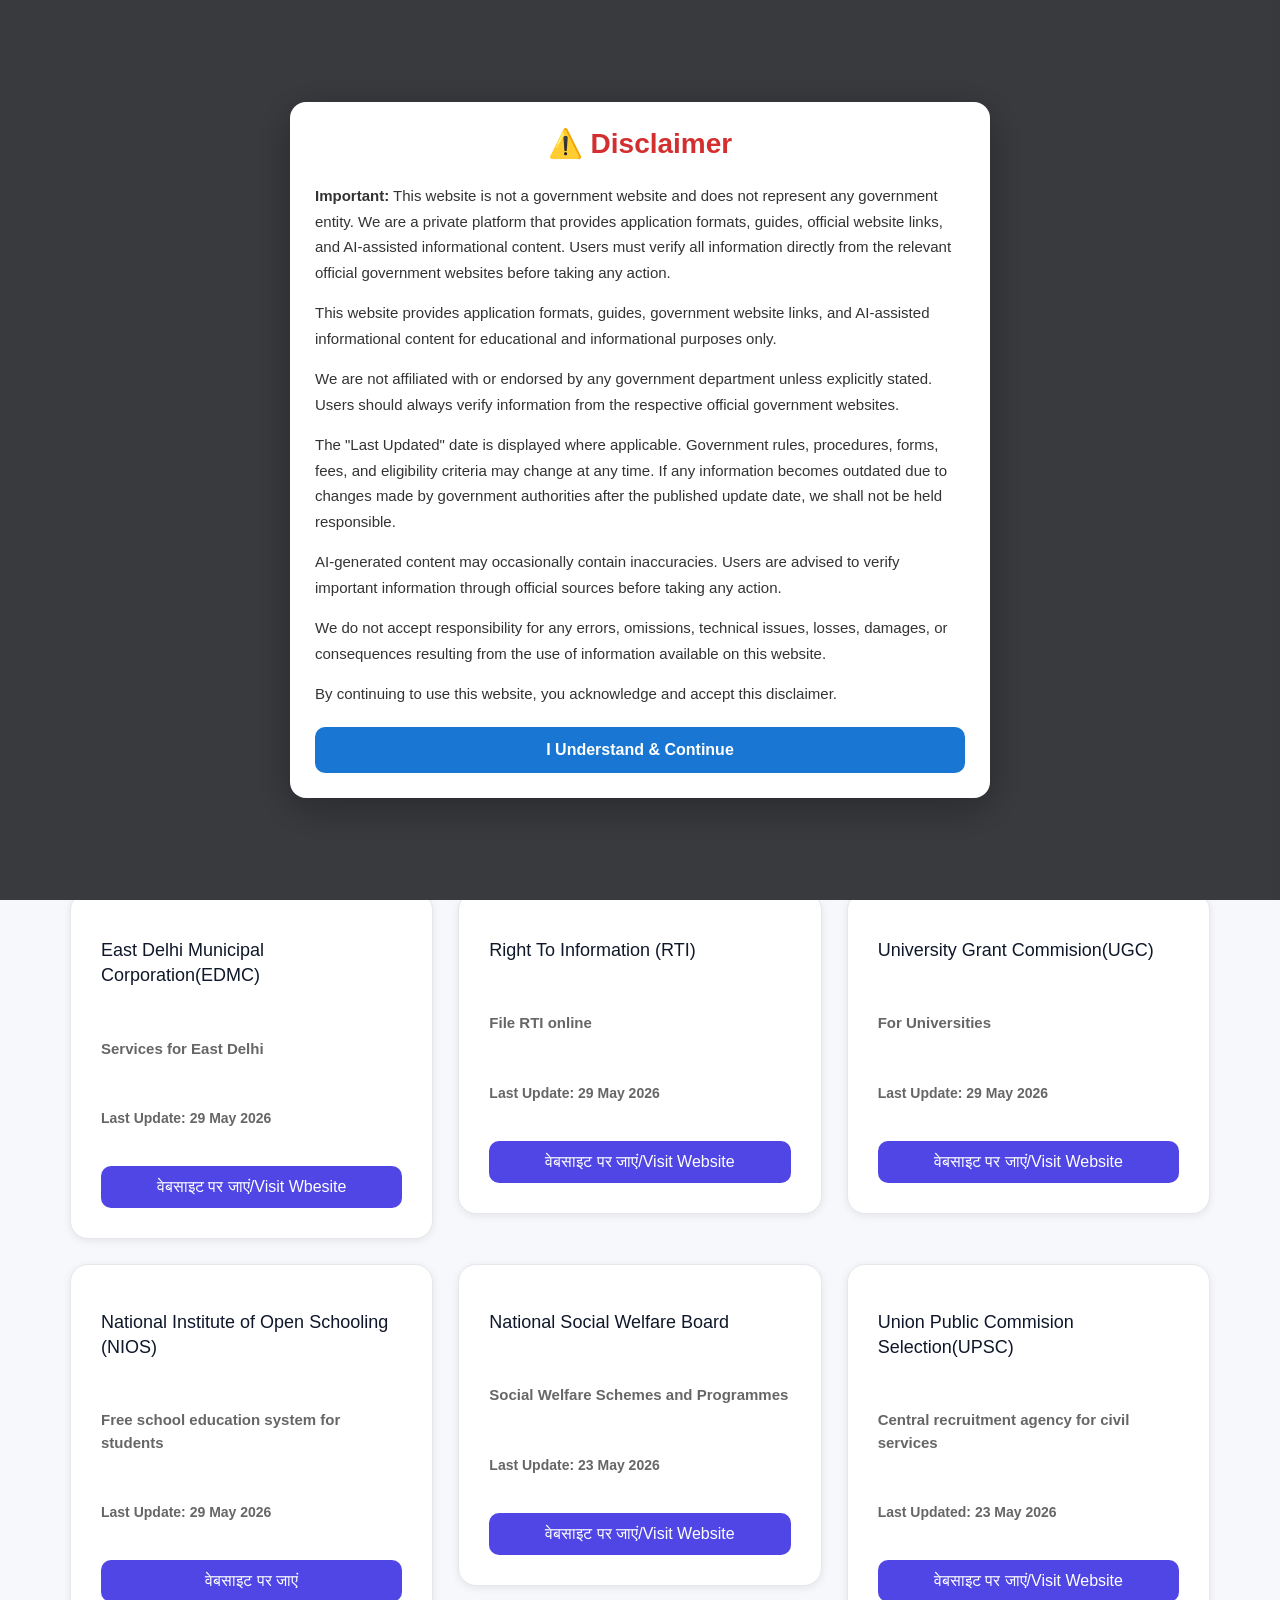
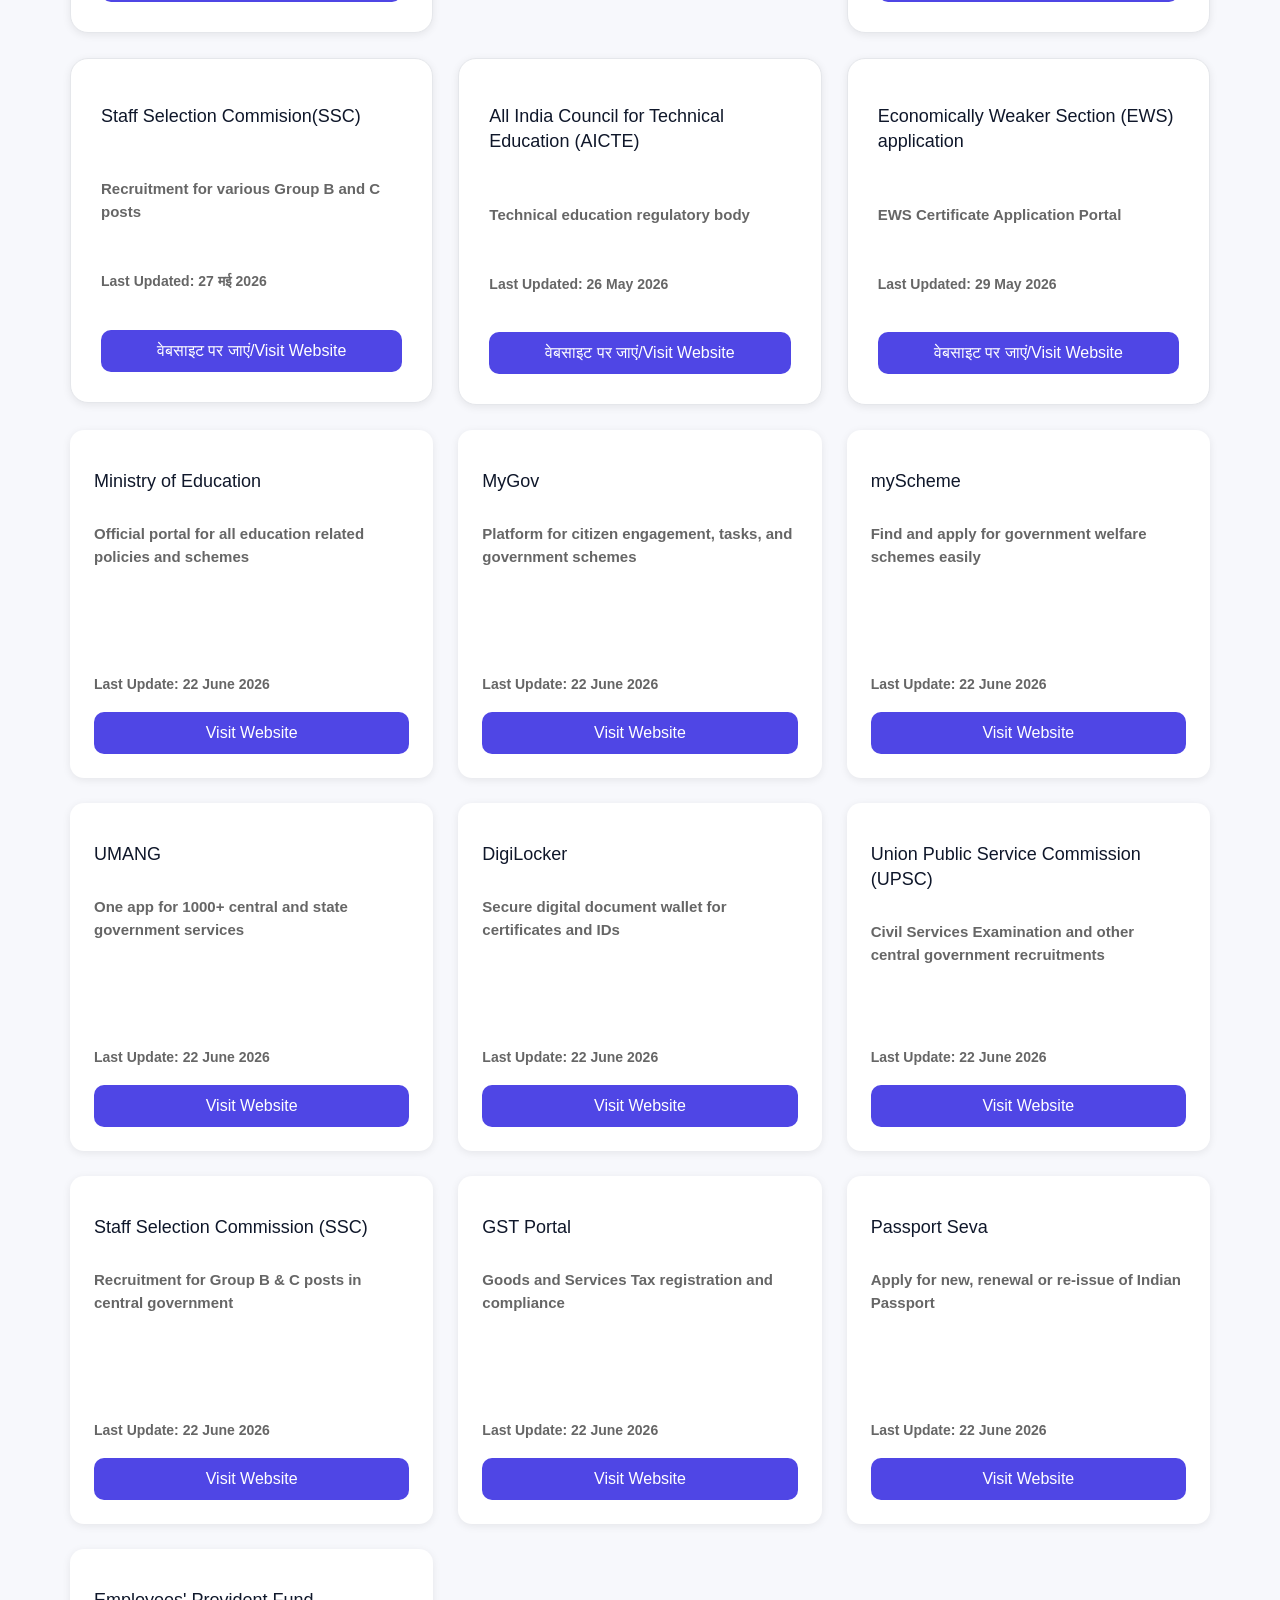
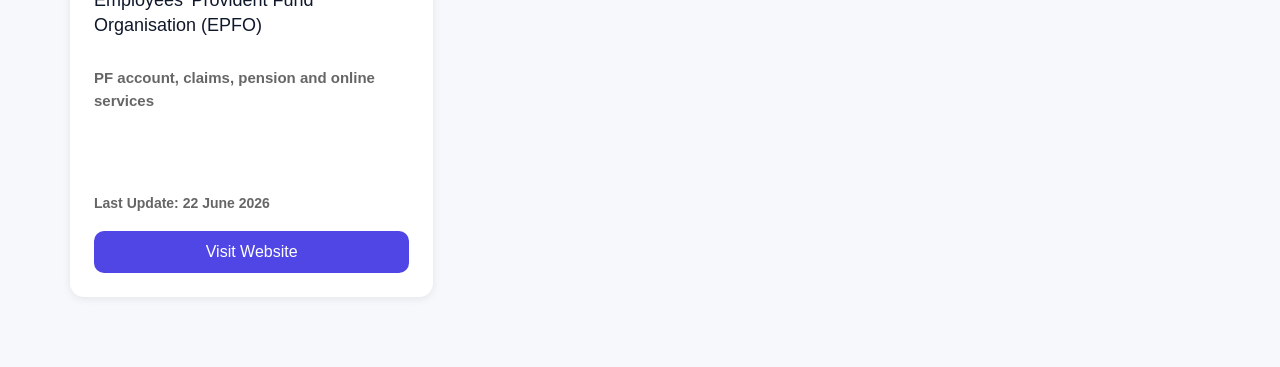
==== index.html @ 9d077e95 "Add files via upload" ====
<!DOCTYPE html>
<html lang="en">
<head>
    <meta charset="UTF-8">
    <meta name="viewport" content="width=device-width, initial-scale=1.0">
    <title>Sarkaari-Setu+</title>
    <link rel="stylesheet" href="style.css">
</head>
<body>
<!-- Disclaimer Popup -->
<div id="disclaimerOverlay">
    <div id="disclaimerBox">
        <h2>⚠️ Disclaimer</h2>

        <div class="disclaimer-content">
            <p>
    <strong>Important:</strong> This website is not a government website and does not represent any government entity. We are a private platform that provides application formats, guides, official website links, and AI-assisted informational content. Users must verify all information directly from the relevant official government websites before taking any action.
</p>
            <p>
                This website provides application formats, guides, government website links,
                and AI-assisted informational content for educational and informational purposes only.
            </p>

            <p>
                We are not affiliated with or endorsed by any government department unless explicitly stated.
                Users should always verify information from the respective official government websites.
            </p>

            <p>
                The "Last Updated" date is displayed where applicable. Government rules, procedures,
                forms, fees, and eligibility criteria may change at any time. If any information becomes
                outdated due to changes made by government authorities after the published update date,
                we shall not be held responsible.
            </p>

            <p>
                AI-generated content may occasionally contain inaccuracies. Users are advised to verify
                important information through official sources before taking any action.
            </p>

            <p>
                We do not accept responsibility for any errors, omissions, technical issues, losses,
                damages, or consequences resulting from the use of information available on this website.
            </p>

            <p>
                By continuing to use this website, you acknowledge and accept this disclaimer.
            </p>
        </div>

        <button id="acceptDisclaimer">
            I Understand & Continue
        </button>
    </div>
</div>

<style>
#disclaimerOverlay{
    position: fixed;
    inset: 0;
    background: rgba(0,0,0,0.75);
    display: flex;
    justify-content: center;
    align-items: center;
    z-index: 99999;
    padding: 15px;
}

#disclaimerBox{
    background: #fff;
    width: 100%;
    max-width: 700px;
    max-height: 90vh;
    overflow-y: auto;
    border-radius: 16px;
    padding: 25px;
    box-sizing: border-box;
    box-shadow: 0 10px 40px rgba(0,0,0,0.3);
    font-family: Arial, sans-serif;
}

#disclaimerBox h2{
    margin-top: 0;
    text-align: center;
    color: #d32f2f;
    font-size: 28px;
}

.disclaimer-content{
    line-height: 1.7;
    color: #333;
    font-size: 15px;
}

#acceptDisclaimer{
    display: block;
    width: 100%;
    margin-top: 20px;
    padding: 14px;
    border: none;
    border-radius: 10px;
    background: #1976d2;
    color: white;
    font-size: 16px;
    font-weight: bold;
    cursor: pointer;
}

#acceptDisclaimer:hover{
    opacity: 0.9;
}



</style>

<script>

document.getElementById("acceptDisclaimer").addEventListener("click", function() {
    document.getElementById("disclaimerOverlay").style.display = "none";
});

</script>

<!-- Language Popup -->

<div id="languagePopup">
<pre id="name">    <img src="logo.png" alt="logo" height="100px" width="100px"><br>Sarkaari-Setu+</pre>
    <h1>भाषा चुनें / Select Language</h1>
    <p>कृपया अपनी पसंदीदा भाषा चुनें / Please select your preferred language</p>
<div id="buttons">
    <button id="hindiBtn" style="font-weight: lighter;">प्रवेश करें</button>
    <button id="englishBtn" style="font-weight: lighter;"><b>Enter</button>
</div>
</div>

<!-- Website Content -->
<header>

    <div class="logo">
        <i class="fa-regular fa-building"></i>
        <h2><img src="logo.png" alt="logo" height="30px" width="30px">&nbsp;&nbsp;Sarkaari-Setu+</h2>
    </div>
<p>Visit our ai→→→→→</p>
    <button onclick="window.location.href='S+.html'" id="ourAI">
        <img src="S+.png" alt="our AI" height="100px" width="100px">
    </button>

</header>

<div class="tabs">

    <button class="active">
        <i class="fa-regular fa-building"></i>
        Board
    </button>

    <button id="Formatbtn">
        <i class="fa-regular fa-file-lines"></i>
        Formats and Guide
    </button>

</div>
<div class="ALLboards"></div>
<section class="container">

    <div class="search">
        <i class="fa-solid fa-magnifying-glass"></i>
        <input id="searchInput" type="text" placeholder="Find Boards...">
    </div>

    <div class="filters">

        <i class="fa-solid fa-filter filterIcon"></i>

        <button class="selected">All Boards</button>

    </div>

    <h3>12 बोर्ड दिखा रहे हैं</h3>

    <div class="cards">

        <div class="card">

            <h2>Central Board of Secondary Education (CBSE)</h2>

            <p>
               
National-level education board for public and private schools
            </p>

            <span>
                <i class="fa-regular fa-calendar"></i>
                Last updated: 28 May 2026
            </span>

            <button onclick="window.location.href='https://www.cbse.gov.in/'"></button>
              वेबसाइट पर जाएं/Visit Wbesite
                <i class="fa-solid fa-arrow-up-right-from-square"></i>
            </button>

        </div>

        <div class="card">

            <h2>National Council of Educational Research and Training (NCERT)</h2>

            <p>
                Develops curriculum and educational materials.
            </p>

            <span>
                <i class="fa-regular fa-calendar"></i>
                Last updated: 27 May 2026
            </span>

            <button onclick="window.location.href='https://ncert.nic.in/'">
                वेबसाइट पर जाएं/Visit Website
                <i class="fa-solid fa-arrow-up-right-from-square"></i>
            </button>

        </div>

        <div class="card">

            <h2>National Testing Agency (NTA)</h2>

            <p>
                Conducts entrance examinations for higher education institutions.
            </p>

            <span>
                <i class="fa-regular fa-calendar"></i>
                Last Update: 29 May 2026
            </span>

            <button onclick="window.location.href='http://www.nta.ac.in/'">
                वेबसाइट पर जाएं/Visit Website
                <i class="fa-solid fa-arrow-up-right-from-square"></i>
            </button>

        </div>
        <div class="card">
            <h2>East Delhi Municipal Corporation(EDMC)</h2>

            <p>Services for East Delhi</p>

            <span>
                <i class="fa-regular fa-calendar"></i>
                Last Update: 29 May 2026
            </span>

            <button onclick="window.location.href='https://mcdonline.nic.in/'">
                वेबसाइट पर जाएं/Visit Wbesite
                <i class="fa-solid fa-arrow-up-right-from-square"></i>
            </button>
        </div>
          <div class="card">
            <h2>Right To Information (RTI)</h2>

            <p>File RTI online</p>

            <span>
                <i class="fa-regular fa-calendar"></i>
                Last Update: 29 May 2026
            </span>

            <button onclick="window.location.href='https://rti.dopt.gov.in/'">
                वेबसाइट पर जाएं/Visit Website
                <i class="fa-solid fa-arrow-up-right-from-square"></i>
            </button>
        </div>
          <div class="card">
            <h2>University Grant Commision(UGC)</h2>

            <p>For Universities</p>

            <span>
                <i class="fa-regular fa-calendar"></i>
                Last Update: 29 May 2026
            </span>

            <button onclick="window.location.href='https://www.ugc.gov.in/.'">
                वेबसाइट पर जाएं/Visit Website
                <i class="fa-solid fa-arrow-up-right-from-square"></i>
            </button>
        </div>
         <div class="card">
            <h2>National Institute of Open Schooling (NIOS)</h2>

            <p>Free school education system for students</p>

            <span>
                <i class="fa-regular fa-calendar"></i>
                Last Update: 29 May 2026
            </span>

            <button onclick="window.location.href='https://nios.ac.in/'">
                वेबसाइट पर जाएं
                <i class="fa-solid fa-arrow-up-right-from-square"></i>
            </button>
        </div>
            <div class="card">
            <h2>National Social Welfare Board</h2>

            <p>Social Welfare Schemes and Programmes</p>

            <span>
                <i class="fa-regular fa-calendar"></i>
                Last Update: 23 May 2026
            </span>

            <button onclick="window.location.href='https://socialjustice.gov.in/'">
                वेबसाइट पर जाएं/Visit Website
                <i class="fa-solid fa-arrow-up-right-from-square"></i>
            </button>
        </div>
          <div class="card">
            <h2>Union Public Commision Selection(UPSC)</h2>

            <p>Central recruitment agency for civil services</p>

            <span>
                <i class="fa-regular fa-calendar"></i>
                Last Updated: 23 May 2026
            </span>

            <button onclick="window.location.href='https://www.upsc.gov.in/'">
                वेबसाइट पर जाएं/Visit Website
                <i class="fa-solid fa-arrow-up-right-from-square"></i>
            </button>
        </div>
         <div class="card">
            <h2>Staff Selection Commision(SSC)</h2>

            <p>Recruitment for various Group B and C posts</p>

            <span>
                <i class="fa-regular fa-calendar"></i>
                Last Updated: 27 मई 2026
            </span>

            <button onclick="window.location.href='https://ssc.gov.in/'">
                वेबसाइट पर जाएं/Visit Website
                <i class="fa-solid fa-arrow-up-right-from-square"></i>
            </button>
          </div>
      <div class="card">
            <h2>All India Council for Technical Education (AICTE)</h2>

            <p>Technical education regulatory body</p>

            <span>
                <i class="fa-regular fa-calendar"></i>
                Last Updated: 26 May 2026
            </span>

            <button onclick="window.location.href='https://www.aicte.gov.in/'">
                वेबसाइट पर जाएं/Visit Website
                <i class="fa-solid fa-arrow-up-right-from-square"></i>
            </button>
          </div>  
          <div class="card">
            <h2>Economically Weaker Section (EWS) application</h2>

            <p>EWS Certificate Application Portal</p>

            <span>
                <i class="fa-regular fa-calendar"></i>
                Last Updated: 29 May 2026
            </span>

            <button onclick="window.location.href='https://www.india.gov.in/'">
                वेबसाइट पर जाएं/Visit Website
                <i class="fa-solid fa-arrow-up-right-from-square"></i>
            </button>
          </div>
<!-- 1. Ministry of Education -->
<div class="card-new">
    <h2>Ministry of Education</h2>
    <p>Official portal for all education related policies and schemes</p>
    <span>
        <i class="fa-regular fa-calendar"></i>
        Last Update: 22 June 2026
    </span>
    <button onclick="window.location.href='https://www.education.gov.in/'">
        Visit Website
        <i class="fa-solid fa-arrow-up-right-from-square"></i>
    </button>
</div>

<!-- 2. MyGov -->
<div class="card-new">
    <h2>MyGov</h2>
    <p>Platform for citizen engagement, tasks, and government schemes</p>
    <span>
        <i class="fa-regular fa-calendar"></i>
        Last Update: 22 June 2026
    </span>
    <button onclick="window.location.href='https://www.mygov.in/'">
        Visit Website
        <i class="fa-solid fa-arrow-up-right-from-square"></i>
    </button>
</div>

<!-- 3. myScheme -->
<div class="card-new">
    <h2>myScheme</h2>
    <p>Find and apply for government welfare schemes easily</p>
    <span>
        <i class="fa-regular fa-calendar"></i>
        Last Update: 22 June 2026
    </span>
    <button onclick="window.location.href='https://www.myscheme.gov.in/'">
        Visit Website
        <i class="fa-solid fa-arrow-up-right-from-square"></i>
    </button>
</div>

<!-- 4. UMANG -->
<div class="card-new">
    <h2>UMANG</h2>
    <p>One app for 1000+ central and state government services</p>
    <span>
        <i class="fa-regular fa-calendar"></i>
        Last Update: 22 June 2026
    </span>
    <button onclick="window.location.href='https://web.umang.gov.in/'">
        Visit Website
        <i class="fa-solid fa-arrow-up-right-from-square"></i>
    </button>
</div>

<!-- 5. DigiLocker -->
<div class="card-new">
    <h2>DigiLocker</h2>
    <p>Secure digital document wallet for certificates and IDs</p>
    <span>
        <i class="fa-regular fa-calendar"></i>
        Last Update: 22 June 2026
    </span>
    <button onclick="window.location.href='https://digilocker.gov.in/'">
        Visit Website
        <i class="fa-solid fa-arrow-up-right-from-square"></i>
    </button>
</div>

<!-- 6. UPSC -->
<div class="card-new">
    <h2>Union Public Service Commission (UPSC)</h2>
    <p>Civil Services Examination and other central government recruitments</p>
    <span>
        <i class="fa-regular fa-calendar"></i>
        Last Update: 22 June 2026
    </span>
    <button onclick="window.location.href='https://upsc.gov.in/'">
        Visit Website
        <i class="fa-solid fa-arrow-up-right-from-square"></i>
    </button>
</div>

<!-- 7. Staff Selection Commission (SSC) -->
<div class="card-new">
    <h2>Staff Selection Commission (SSC)</h2>
    <p>Recruitment for Group B & C posts in central government</p>
    <span>
        <i class="fa-regular fa-calendar"></i>
        Last Update: 22 June 2026
    </span>
    <button onclick="window.location.href='https://ssc.gov.in/'">
        Visit Website
        <i class="fa-solid fa-arrow-up-right-from-square"></i>
    </button>
</div>

<!-- 8. GST Portal -->
<div class="card-new">
    <h2>GST Portal</h2>
    <p>Goods and Services Tax registration and compliance</p>
    <span>
        <i class="fa-regular fa-calendar"></i>
        Last Update: 22 June 2026
    </span>
    <button onclick="window.location.href='https://www.gst.gov.in/'">
        Visit Website
        <i class="fa-solid fa-arrow-up-right-from-square"></i>
    </button>
</div>

<!-- 9. Passport Seva -->
<div class="card-new">
    <h2>Passport Seva</h2>
    <p>Apply for new, renewal or re-issue of Indian Passport</p>
    <span>
        <i class="fa-regular fa-calendar"></i>
        Last Update: 22 June 2026
    </span>
    <button onclick="window.location.href='https://www.passportindia.gov.in/'">
        Visit Website
        <i class="fa-solid fa-arrow-up-right-from-square"></i>
    </button>
</div>

<!-- 10. EPFO -->
<div class="card-new">
    <h2>Employees' Provident Fund Organisation (EPFO)</h2>
    <p>PF account, claims, pension and online services</p>
    <span>
        <i class="fa-regular fa-calendar"></i>
        Last Update: 22 June 2026
    </span>
    <button onclick="window.location.href='https://www.epfindia.gov.in/'">
        Visit Website
        <i class="fa-solid fa-arrow-up-right-from-square"></i>
    </button>
</div>
    </div>

</section>
</div >
<!--the Application Formats-->
<div class="ApplicationS">
<div class="container">


    <!-- Search Box -->
    <div class="search-boxtwo" >
        <i class="fas fa-search"></i>
        <input type="text" placeholder="Search application formats..." height="200px" width="500px" id="formatsearch">
    </div><br><br>

    <p class="count" style="color: #555555;font-weight: bold;">Showing 12 formats</p>

    <!-- Cards -->  
    <div class="cards-grid">

        <div class="card">
            <div class="icon-box">
                <i class="far fa-file-alt"></i>
            </div>

            <div class="card-content">
                <h3 id="formatsh">Birth Certificate Application</h3>
                <span class="category" id="formatsspan">Civic Services</span>
                <p id="fp">Application format for obtaining birth certificate</p>

                <button class="download-btn" onclick="window.location.href='birthcertificateformat.html'">
                    <i class="fas fa-download"></i>
                    See Format
                </button>
            </div>
        </div>

        <div class="card">
            <div class="icon-box">
                <i class="far fa-file-alt"></i>
            </div>

            <div class="card-content">
                <h3>Income Certificate Application</h3>
                <span class="category">Civic Services</span>
                <p>Application format for income certificate</p>

                <button class="download-btn" onclick="window.location.href='incomecert.html'">
                    <i class="fas fa-download"></i>
                    Download Format
                </button>
            </div>
        </div>

        <div class="card">
            <div class="icon-box">
                <i class="far fa-file-alt"></i>
            </div>

            <div class="card-content">
                <h3>Domicile Certificate Application</h3>
                <span class="category">Civic Services</span>
                <p>Application format for domicile certificate</p>

                <button class="download-btn" onclick="window.location.href='domicilecertificate.html'">
                    <i class="fas fa-download"></i>
                    Download Format
                </button>
            </div>
        </div>

        <div class="card">
            <div class="icon-box">
                <i class="far fa-file-alt"></i>
            </div>

            <div class="card-content">
                <h3>RTI Application Form</h3>
                <span class="category">Information</span>
                <p>Right to Information application format</p>

                <button class="download-btn" onclick="window.location.href='domicilecertificate.html'">
                    <i class="fas fa-download"></i>
                    Download Format
                </button>
            </div>
        </div>
<!-- EWS Card -->
<div class="card">
    <div class="icon-box">
        <i class="far fa-file-alt"></i>
    </div>

    <div class="card-content">
        <h3>EWS Guide</h3>
        <span class="category">Citizen Service</span>
        <p>Learn how to apply for an EWS Certificate.</p>

        <button class="download-btn" onclick="window.location.href='ews.html'">
            <i class="fas fa-download"></i>
            Download Guide
        </button>
    </div>
</div>

<!-- EDMC Card -->
<div class="card">
    <div class="icon-box">
        <i class="far fa-file-alt"></i>
    </div>

    <div class="card-content">
        <h3>EDMC Guide</h3>
        <span class="category">Government Service</span>
        <p>Step-by-step guide for EDMC-related services.</p>

        <button class="download-btn" onclick="window.location.href='edmc.html'">
            <i class="fas fa-download"></i>
            Download Guide
        </button>
    </div>
</div>

<!-- UGC Card -->
<div class="card">
    <div class="icon-box">
        <i class="far fa-file-alt"></i>
    </div>

    <div class="card-content">
        <h3>UGC Guide</h3>
        <span class="category">Education</span>
        <p>Information and application guide for UGC services.</p>

        <button class="download-btn" onclick="window.location.href='ugc.html'">
            <i class="fas fa-download"></i>
            Download Guide
        </button>
    </div>
</div>
<!-- Card 19 -->
<div class="card">
    <div class="icon-box"><i class="far fa-file-alt"></i></div>
    <div class="card-content">
        <h3>Death Certificate Application</h3>
        <span class="category">Citizen Service</span>
        <p>Application format for obtaining a death certificate.</p>
        <button class="download-btn" onclick="window.location.href='deathcert.html'">
            <i class="fas fa-download"></i> View Format
        </button>
    </div>
</div>

<!-- Card 20 -->
<div class="card">
    <div class="icon-box"><i class="far fa-file-alt"></i></div>
    <div class="card-content">
        <h3>Marriage Registration Application</h3>
        <span class="category">Citizen Service</span>
        <p>Application format for marriage registration.</p>
        <button class="download-btn" onclick="window.location.href='marriagecert.html'">
            <i class="fas fa-download"></i> View Format
        </button>
    </div>
</div>

<!-- Card 21 -->
<div class="card">
    <div class="icon-box"><i class="far fa-file-alt"></i></div>
    <div class="card-content">
        <h3>Property Tax Mutation Application</h3>
        <span class="category">Property Service</span>
        <p>Application format for property tax mutation.</p>
        <button class="download-btn" onclick="window.location.href='propertytaxmut.html'">
            <i class="fas fa-download"></i> View Format
        </button>
    </div>
</div>

<!-- Card 22 -->
<div class="card">
    <div class="icon-box"><i class="far fa-file-alt"></i></div>
    <div class="card-content">
        <h3>Water Connection Application</h3>
        <span class="category">Utility Service</span>
        <p>Application format for a new water connection.</p>
        <button class="download-btn" onclick="window.location.href='waterconnectionapplication.html'">
            <i class="fas fa-download"></i> View Format
        </button>
    </div>
</div>

<!-- Card 23 -->
<div class="card">
    <div class="icon-box"><i class="far fa-file-alt"></i></div>
    <div class="card-content">
        <h3>Sewer Connection Application</h3>
        <span class="category">Utility Service</span>
        <p>Application format for a sewer connection.</p>
        <button class="download-btn" onclick="window.location.href='sewerconnectionapplication.html'">
            <i class="fas fa-download"></i> View Format
        </button>
    </div>
</div>

<!-- Card 24 -->
<div class="card">
    <div class="icon-box"><i class="far fa-file-alt"></i></div>
    <div class="card-content">
        <h3>Trade License Application</h3>
        <span class="category">Business Service</span>
        <p>Application format for a trade license.</p>
        <button class="download-btn" onclick="window.location.href='tradelicenseapplication.html'">
            <i class="fas fa-download"></i> View Format
        </button>
    </div>
</div>

<!-- Card 25 -->
<div class="card">
    <div class="icon-box"><i class="far fa-file-alt"></i></div>
    <div class="card-content">
        <h3>Health Trade License Application</h3>
        <span class="category">Business Service</span>
        <p>Application format for a health trade license.</p>
        <button class="download-btn" onclick="window.location.href='health-trade-license.html'">
            <i class="fas fa-download"></i> View Format
        </button>
    </div>
</div>

<!-- Card 26 -->
<div class="card">
    <div class="icon-box"><i class="far fa-file-alt"></i></div>
    <div class="card-content">
        <h3>Building Plan Approval Application</h3>
        <span class="category">Building Service</span>
        <p>Application format for building plan approval.</p>
        <button class="download-btn" onclick="window.location.href='building-plan.html'">
            <i class="fas fa-download"></i> View Format
        </button>
    </div>
</div>

<!-- Card 27 -->
<div class="card">
    <div class="icon-box"><i class="far fa-file-alt"></i></div>
    <div class="card-content">
        <h3>Property Transfer Application</h3>
        <span class="category">Property Service</span>
        <p>Application format for property transfer/mutation.</p>
        <button class="download-btn" onclick="window.location.href='property-transfer.html'">
            <i class="fas fa-download"></i> View Format
        </button>
    </div>
</div>

<!-- Card 28 -->
<div class="card">
    <div class="icon-box"><i class="far fa-file-alt"></i></div>
    <div class="card-content">
        <h3>House Tax Correction Application</h3>
        <span class="category">Property Service</span>
        <p>Application format for house tax correction.</p>
        <button class="download-btn" onclick="window.location.href='house-tax-correction.html'">
            <i class="fas fa-download"></i> View Format
        </button>
    </div>
</div>

<!-- Card 29 -->
<div class="card">
    <div class="icon-box"><i class="far fa-file-alt"></i></div>
    <div class="card-content">
        <h3>Property Tax Rebate Application</h3>
        <span class="category">Property Service</span>
        <p>Application format for property tax rebate.</p>
        <button class="download-btn" onclick="window.location.href='property-tax-rebate.html'">
            <i class="fas fa-download"></i> View Format
        </button>
    </div>
</div>

<!-- Card 30 -->
<div class="card">
    <div class="icon-box"><i class="far fa-file-alt"></i></div>
    <div class="card-content">
        <h3>Encroachment Complaint</h3>
        <span class="category">Complaint</span>
        <p>Application format to report encroachment.</p>
        <button class="download-btn" onclick="window.location.href='encroachment.html'">
            <i class="fas fa-download"></i> View Format
        </button>
    </div>
</div>

<!-- Card 31 -->
<div class="card">
    <div class="icon-box"><i class="far fa-file-alt"></i></div>
    <div class="card-content">
        <h3>Sanitation Complaint</h3>
        <span class="category">Complaint</span>
        <p>Application format for sanitation complaints.</p>
        <button class="download-btn" onclick="window.location.href='sanitation.html'">
            <i class="fas fa-download"></i> View Format
        </button>
    </div>
</div>

<!-- Card 32 -->
<div class="card">
    <div class="icon-box"><i class="far fa-file-alt"></i></div>
    <div class="card-content">
        <h3>Street Light Complaint</h3>
        <span class="category">Complaint</span>
        <p>Application format for street light complaints.</p>
        <button class="download-btn" onclick="window.location.href='street-light.html'">
            <i class="fas fa-download"></i> View Format
        </button>
    </div>
</div>

<!-- Card 33 -->
<div class="card">
    <div class="icon-box"><i class="far fa-file-alt"></i></div>
    <div class="card-content">
        <h3>Garbage Collection Complaint</h3>
        <span class="category">Complaint</span>
        <p>Application format for garbage collection issues.</p>
        <button class="download-btn" onclick="window.location.href='garbage.html'">
            <i class="fas fa-download"></i> View Format
        </button>
    </div>
</div>

<!-- Card 34 -->
<div class="card">
    <div class="icon-box"><i class="far fa-file-alt"></i></div>
    <div class="card-content">
        <h3>Stray Animal Complaint</h3>
        <span class="category">Complaint</span>
        <p>Application format for stray animal complaints.</p>
        <button class="download-btn" onclick="window.location.href='stray-animal.html'">
            <i class="fas fa-download"></i> View Format
        </button>
    </div>
</div>

<!-- Card 35 -->
<div class="card">
    <div class="icon-box"><i class="far fa-file-alt"></i></div>
    <div class="card-content">
        <h3>Park Maintenance Complaint</h3>
        <span class="category">Complaint</span>
        <p>Application format for park maintenance requests.</p>
        <button class="download-btn" onclick="window.location.href='park-maintenance.html'">
            <i class="fas fa-download"></i> View Format
        </button>
    </div>
</div>

<!-- Card 36 -->
<div class="card">
    <div class="icon-box"><i class="far fa-file-alt"></i></div>
    <div class="card-content">
        <h3>Road Repair Complaint</h3>
        <span class="category">Complaint</span>
        <p>Application format for road repair complaints.</p>
        <button class="download-btn" onclick="window.location.href='road-repair.html'">
            <i class="fas fa-download"></i> View Format
        </button>
    </div>
</div>

<!-- Card 37 -->
<div class="card">
    <div class="icon-box"><i class="far fa-file-alt"></i></div>
    <div class="card-content">
        <h3>Drain Cleaning Complaint</h3>
        <span class="category">Complaint</span>
        <p>Application format for drain cleaning requests.</p>
        <button class="download-btn" onclick="window.location.href='drain-cleaning.html'">
            <i class="fas fa-download"></i> View Format
        </button>
    </div>
</div>

<!-- Card 38 -->
<div class="card">
    <div class="icon-box"><i class="far fa-file-alt"></i></div>
    <div class="card-content">
        <h3>Illegal Construction Complaint</h3>
        <span class="category">Complaint</span>
        <p>Application format to report illegal construction.</p>
        <button class="download-btn" onclick="window.location.href='illegal-construction.html'">
            <i class="fas fa-download"></i> View Format
        </button>
    </div>
</div>

<!-- Card 39 -->
<div class="card">
    <div class="icon-box"><i class="far fa-file-alt"></i></div>
    <div class="card-content">
        <h3>Shop Registration Application</h3>
        <span class="category">Business Service</span>
        <p>Application format for shop registration.</p>
        <button class="download-btn" onclick="window.location.href='shop-registration.html'">
            <i class="fas fa-download"></i> View Format
        </button>
    </div>
</div>

<!-- Card 40 -->
<div class="card">
    <div class="icon-box"><i class="far fa-file-alt"></i></div>
    <div class="card-content">
        <h3>Hawker/Vendor License Application</h3>
        <span class="category">Business Service</span>
        <p>Application format for hawker/vendor license.</p>
        <button class="download-btn" onclick="window.location.href='hawker-license.html'">
            <i class="fas fa-download"></i> View Format
        </button>
    </div>
</div>

<!-- Card 41 -->
<div class="card">
    <div class="icon-box"><i class="far fa-file-alt"></i></div>
    <div class="card-content">
        <h3>Advertisement Permission Application</h3>
        <span class="category">Business Service</span>
        <p>Application format for advertisement permission.</p>
        <button class="download-btn" onclick="window.location.href='advertisement.html'">
            <i class="fas fa-download"></i> View Format
        </button>
    </div>
</div>

<!-- Card 42 -->
<div class="card">
    <div class="icon-box"><i class="far fa-file-alt"></i></div>
    <div class="card-content">
        <h3>Community Hall Booking</h3>
        <span class="category">Public Service</span>
        <p>Application format for community hall booking.</p>
        <button class="download-btn" onclick="window.location.href='community-hall.html'">
            <i class="fas fa-download"></i> View Format
        </button>
    </div>
</div>

<!-- Card 43 -->
<div class="card">
    <div class="icon-box"><i class="far fa-file-alt"></i></div>
    <div class="card-content">
        <h3>Water Tanker Booking</h3>
        <span class="category">Utility Service</span>
        <p>Application format for water tanker booking.</p>
        <button class="download-btn" onclick="window.location.href='water-tanker.html'">
            <i class="fas fa-download"></i> View Format
        </button>
    </div>
</div>

<!-- Card 44 -->
<div class="card">
    <div class="icon-box"><i class="far fa-file-alt"></i></div>
    <div class="card-content">
        <h3>RTI Application</h3>
        <span class="category">Information</span>
        <p>Application format under the Right to Information Act.</p>
        <button class="download-btn" onclick="window.location.href='rti.html'">
            <i class="fas fa-download"></i> View Format
        </button>
    </div>
</div>

<!-- Card 45 -->
<div class="card">
    <div class="icon-box"><i class="far fa-file-alt"></i></div>
    <div class="card-content">
        <h3>Grievance/Complaint Application</h3>
        <span class="category">Complaint</span>
        <p>General grievance and complaint application format.</p>
        <button class="download-btn" onclick="window.location.href='grievance.html'">
            <i class="fas fa-download"></i> View Format
        </button>
    </div>
</div>

<!-- Card 46 -->
<div class="card">
    <div class="icon-box"><i class="far fa-file-alt"></i></div>
    <div class="card-content">
        <h3>Name Correction in Birth Certificate</h3>
        <span class="category">Citizen Service</span>
        <p>Application format for name correction in birth certificate.</p>
        <button class="download-btn" onclick="window.location.href='birth-name-correction.html'">
            <i class="fas fa-download"></i> View Format
        </button>
    </div>
</div>

<!-- Card 47 -->
<div class="card">
    <div class="icon-box"><i class="far fa-file-alt"></i></div>
    <div class="card-content">
        <h3>Address Correction in Municipal Records</h3>
        <span class="category">Citizen Service</span>
        <p>Application format for address correction in municipal records.</p>
        <button class="download-btn" onclick="window.location.href='address-correction.html'">
            <i class="fas fa-download"></i> View Format
        </button>
    </div>
</div>
    </div>

</div>
</div>
<script src="script.js"></script>

</body>
</html>
---- style.css ----
body{
    margin:0;
    font-family:Arial;
}

#languagePopup{
    position:fixed;
    top:0;
    left:0;
    width:100%;
    height:100vh;
    background:#dfe5f5;

    display:flex;
    flex-direction:column;
    justify-content:center;
    align-items:center;
    gap:5px;

    z-index:1000;
}

#languagePopup button{
    padding:15px 40px;
    font-size:50px;
    cursor:pointer;
    border: 2px solid gray;
   text-shadow: 2px 2px 5px gray;
       box-shadow: 0 4px 12px rgba(0, 0, 0, 0.3);
       
}#hindiBtn,
#englishBtn {
    border-radius: 10px;
    width: 300px;
    height: 200px;
    transition: transform 0.3s ease;
}

#hindiBtn:hover,
#englishBtn:hover {
    transform: scale(1.1);
}
#mainContent{
    padding:40px;
}
#buttons{
height: 300px;
width: 700px;
display: flex;
justify-content: space-around;
}
#name{
    font-size: 50px;
    font-weight: bolder;
}
/*this is the next thing after we press the hindi btn*/


body{
    background:#f8f8fb;
}

/* Header */

header{
    display:flex;
    justify-content:space-between;
    align-items:center;
    padding:16px 40px;
    background:white;
    box-shadow:0 2px 5px rgba(0,0,0,.08);
}

.logo{
    display:flex;
    align-items:center;
    gap:12px;
}

.logo i{
    font-size:28px;
    color:#4f46e5;
}

.logo h2{
    font-size:20px;
    font-weight:500;
}

.lang{
    background:#eef0ff;
    color:#4f46e5;
    border:none;
    padding:10px 18px;
    border-radius:10px;
    cursor:pointer;
    font-size:15px;
}

/* Tabs */

.tabs{
    display:flex;
    gap:25px;
    background:white;
    padding:12px 40px;
    border-top:1px solid #e5e5e5;
    border-bottom:1px solid #e5e5e5;
}

.tabs button{
    border:none;
    background:none;
    cursor:pointer;
    font-size:16px;
    color:#555;
    padding-bottom:12px;
}

.tabs .active{
    color:#4f46e5;
    border-bottom:3px solid #4f46e5;
}

/* Main */

.container{
    width:95%;
    margin:auto;
    padding:30px 0;
}

/* Search */

.search{
    display:flex;
    align-items:center;
    gap:12px;
    background:white;
    border:1px solid #ddd;
    border-radius:12px;
    padding:14px 18px;
}

.search i{
    color:#888;
    font-size:18px;
}

.search input{
    width:100%;
    border:none;
    outline:none;
    font-size:17px;
    background:transparent;
}

/* Filters */

.filters{
    display:flex;
    align-items:center;
    gap:10px;
    margin:20px 0;
    flex-wrap:wrap;
}

.filterIcon{
    font-size:20px;
    color:#666;
}

.filters button{
    background:white;
    border:1px solid #ddd;
    padding:10px 18px;
    border-radius:10px;
    cursor:pointer;
    font-size:15px;
}

.selected{
    background:#4f46e5 !important;
    color:white;
}

/* Heading */

h3{
    font-size:18px;
    color:#555;
    margin:35px 0 20px;
}

/* Cards */

.cards{
    display:grid;
    grid-template-columns:repeat(3,1fr);
    gap:25px;
}

.card{
    background:white;
    border-radius:14px;
    padding:24px;
    box-shadow:0 2px 8px rgba(0,0,0,.08);
    transition:.3s;

    display:flex;
    flex-direction:column;

    min-height:300px;
}

.card:hover{
    transform:translateY(-3px);
}

.card h2{
    font-size:18px;
    font-weight:500;
    line-height:1.4;
}

.card p{
    margin-top:14px;
    font-size:15px;
    color:#666;
    line-height:1.5;

    flex-grow:1;
}

.card span{
    display:block;
    margin-top:15px;
    color:#666;
    font-size:14px;
}

.card button{
    margin-top:20px;
    width:100%;
    border:none;
    background:#4f46e5;
    color:white;
    padding:12px;
    border-radius:10px;
    cursor:pointer;
    font-size:16px;
    transition:.3s;
}

.card button:hover{
    transform:scale(1.02);
    box-shadow:0 5px 15px rgba(79,70,229,.35);
}

/* Responsive */

@media(max-width:1000px){
    .cards{
        grid-template-columns:repeat(2,1fr);
    }
}

@media(max-width:700px){
    .cards{
        grid-template-columns:1fr;
    }

    header{
        padding:15px;
    }

    .tabs{
        padding:12px 15px;
    }

    .container{
        width:92%;
    }
}
.ApplicationFormat{
    display: none;
}
.ALLboard{
    border: 2px solid black;
}
/* Fix for layout shift when toggling visibility */
.ALLboards,
.search,
.filters,
.cards {
    transition: all 0.3s ease;
}

.cards {
    display: flex;
    flex-wrap: wrap;
    gap: 20px;
    width: 100%;
}

.card {
    flex: 1 1 350px;           /* Prevents stretching */
    max-width: 380px;          /* Keeps consistent card size */
    box-sizing: border-box;
    height: fit-content;       /* Important fix */
}

.ALLboards {
    width: 100%;
}


body {
    background: #f7f8fc;
    color: #0f172a;
    padding: 40px;
}

.container {
    max-width: 1300px;
    margin: auto;
}

h1 {
    font-size: 42px;
    font-weight: 700;
    margin-bottom: 10px;
}

.subtitle {
    color: #64748b;
    font-size: 18px;
    margin-bottom: 35px;
}

/* Search Box */
.search-box {
    display: flex;
    align-items: center;
    background: #fff;
    border: 1px solid #dce1ea;
    border-radius: 14px;
    padding: 16px 20px;
    margin-bottom: 30px;
}

.search-box i {
    color: #94a3b8;
    font-size: 18px;
}

.search-box input {
    border: none;
    outline: none;
    width: 100%;
    margin-left: 14px;
    font-size: 17px;
    color: #334155;
}

.count {
    font-size: 18px;
    color: #334155;
    margin-bottom: 25px;
}

/* Grid */
.cards-grid {
    display: grid;
    grid-template-columns: repeat(auto-fit, minmax(550px, 1fr));
    gap: 22px;
}

/* Card */
.card {
    background: #fff;
    border: 1px solid #e5e7eb;
    border-radius: 18px;
    padding: 30px;
    display: flex;
    gap: 20px;
    transition: 0.3s ease;
}

.card:hover {
    transform: translateY(-3px);
    box-shadow: 0 10px 25px rgba(0,0,0,0.08);
}

.icon-box {
    width: 62px;
    height: 62px;
    min-width: 62px;
    background: #e9eaff;
    border-radius: 16px;
    display: flex;
    justify-content: center;
    align-items: center;
}

.icon-box i {
    color: #4f46e5;
    font-size: 28px;
}

.card-content h3 {
    font-size: 30px;
    font-weight: 700;
    margin-bottom: 6px;
}

.category {
    color: #4f46e5;
    font-size: 17px;
    display: inline-block;
    margin-bottom: 15px;
}

.card-content p {
    color: #475569;
    font-size: 17px;
    margin-bottom: 25px;
}

.download-btn {
    background: #4f46e5;
    color: white;
    border: none;
    border-radius: 12px;
    padding: 14px 24px;
    font-size: 16px;
    font-weight: 600;
    cursor: pointer;
    display: inline-flex;
    align-items: center;
    gap: 10px;
    transition: 0.3s ease;
}

.download-btn:hover {
    background: #4338ca;
}

.search-boxtwo{
    height: 2px;
    width: 5px;
}

@media (max-width: 768px) {
    .cards-grid {
        grid-template-columns: 1fr;
    }

    .card {
        flex-direction: column;
    }

    .card-content h3 {
        font-size: 24px;
    }
}
.cards{
    display:grid;
    grid-template-columns:repeat(3,1fr);
    gap:25px;
}

.card-new{
    background:white;
    border-radius:14px;
    padding:24px;
    box-shadow:0 2px 8px rgba(0,0,0,.08);
    transition:.3s;

    display:flex;
    flex-direction:column;

    min-height:300px;
}

.card-new:hover{
    transform:translateY(-3px);
}

.card-new h2{
    font-size:18px;
    font-weight:500;
    line-height:1.4;
}

.card-new p{
    margin-top:14px;
    font-size:15px;
    color:#666;
    line-height:1.5;

    flex-grow:1;
}

.card-new span{
    display:block;
    margin-top:15px;
    color:#666;
    font-size:14px;
}

.card-new button{
    margin-top:20px;
    width:100%;
    border:none;
    background:#4f46e5;
    color:white;
    padding:12px;
    border-radius:10px;
    cursor:pointer;
    font-size:16px;
    transition:.3s;
}

.card-new button:hover{
    transform:scale(1.02);
    box-shadow:0 5px 15px rgba(79,70,229,.35);
}
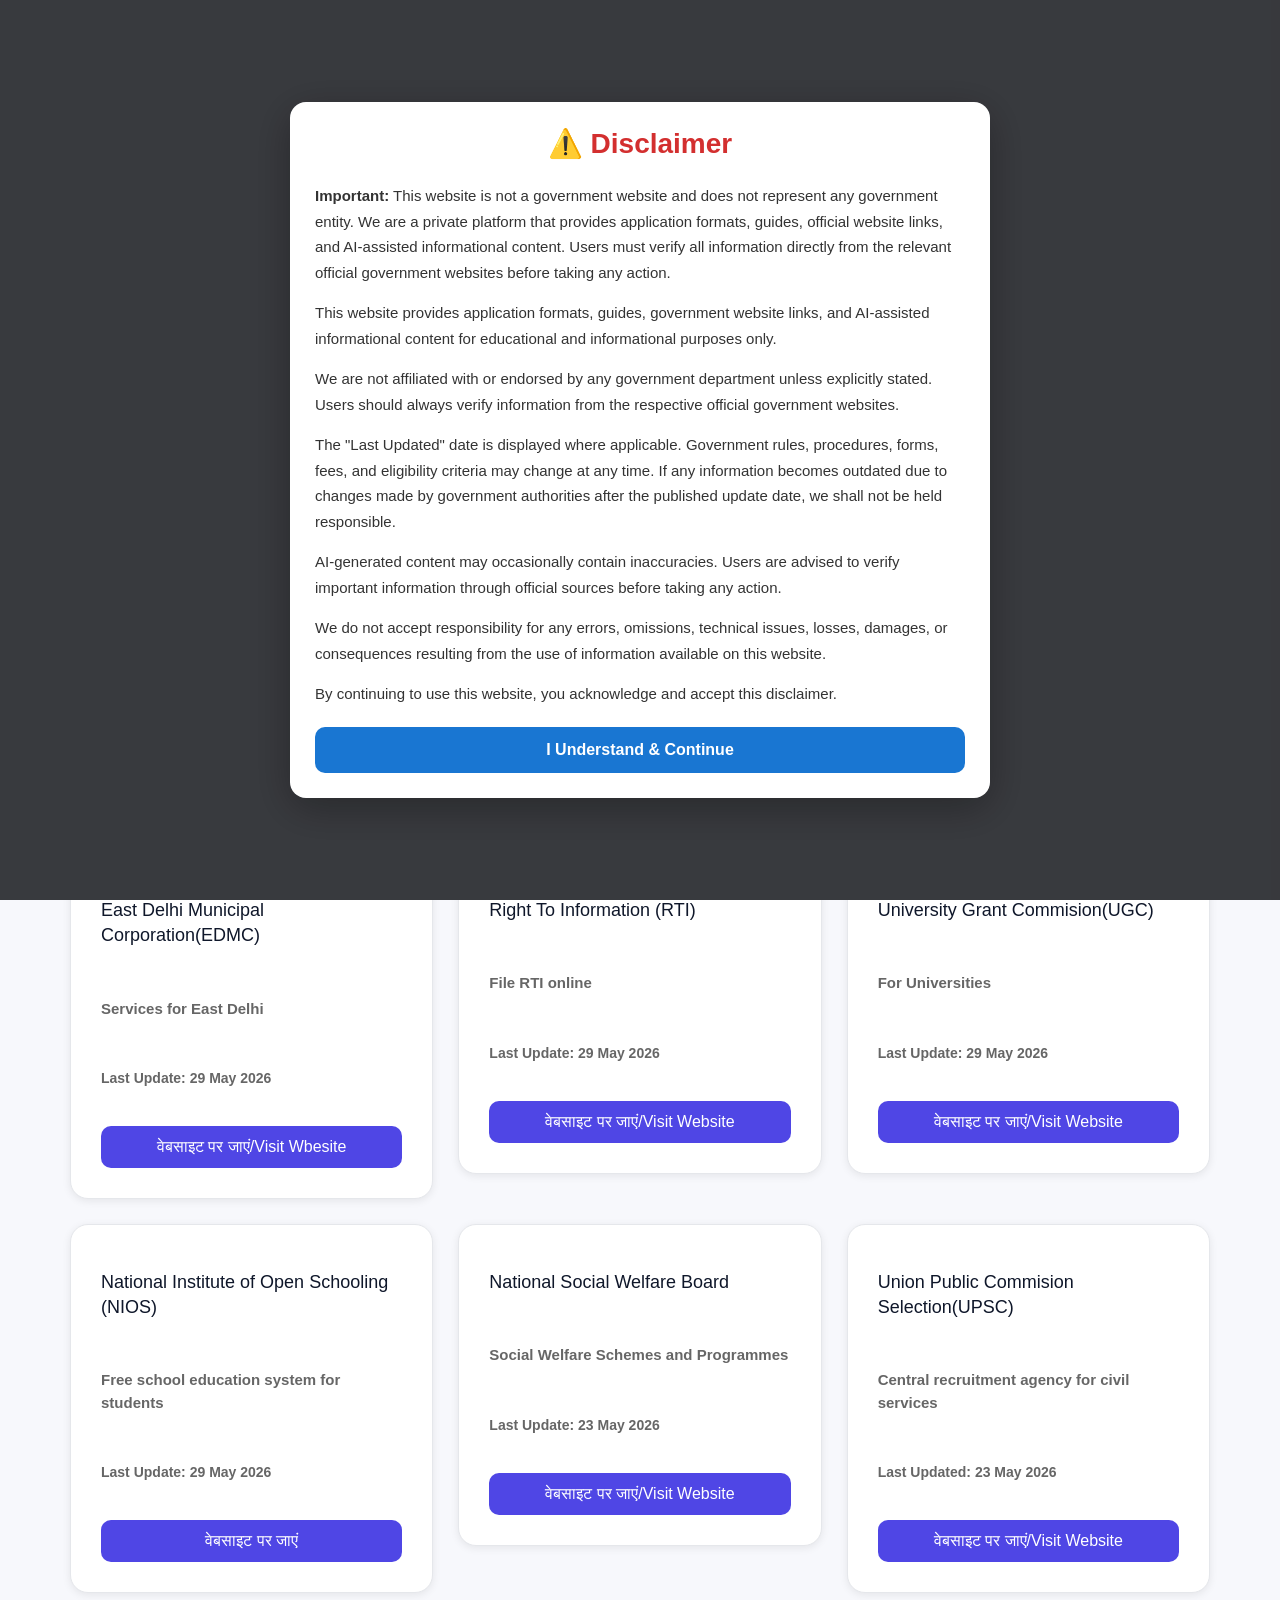
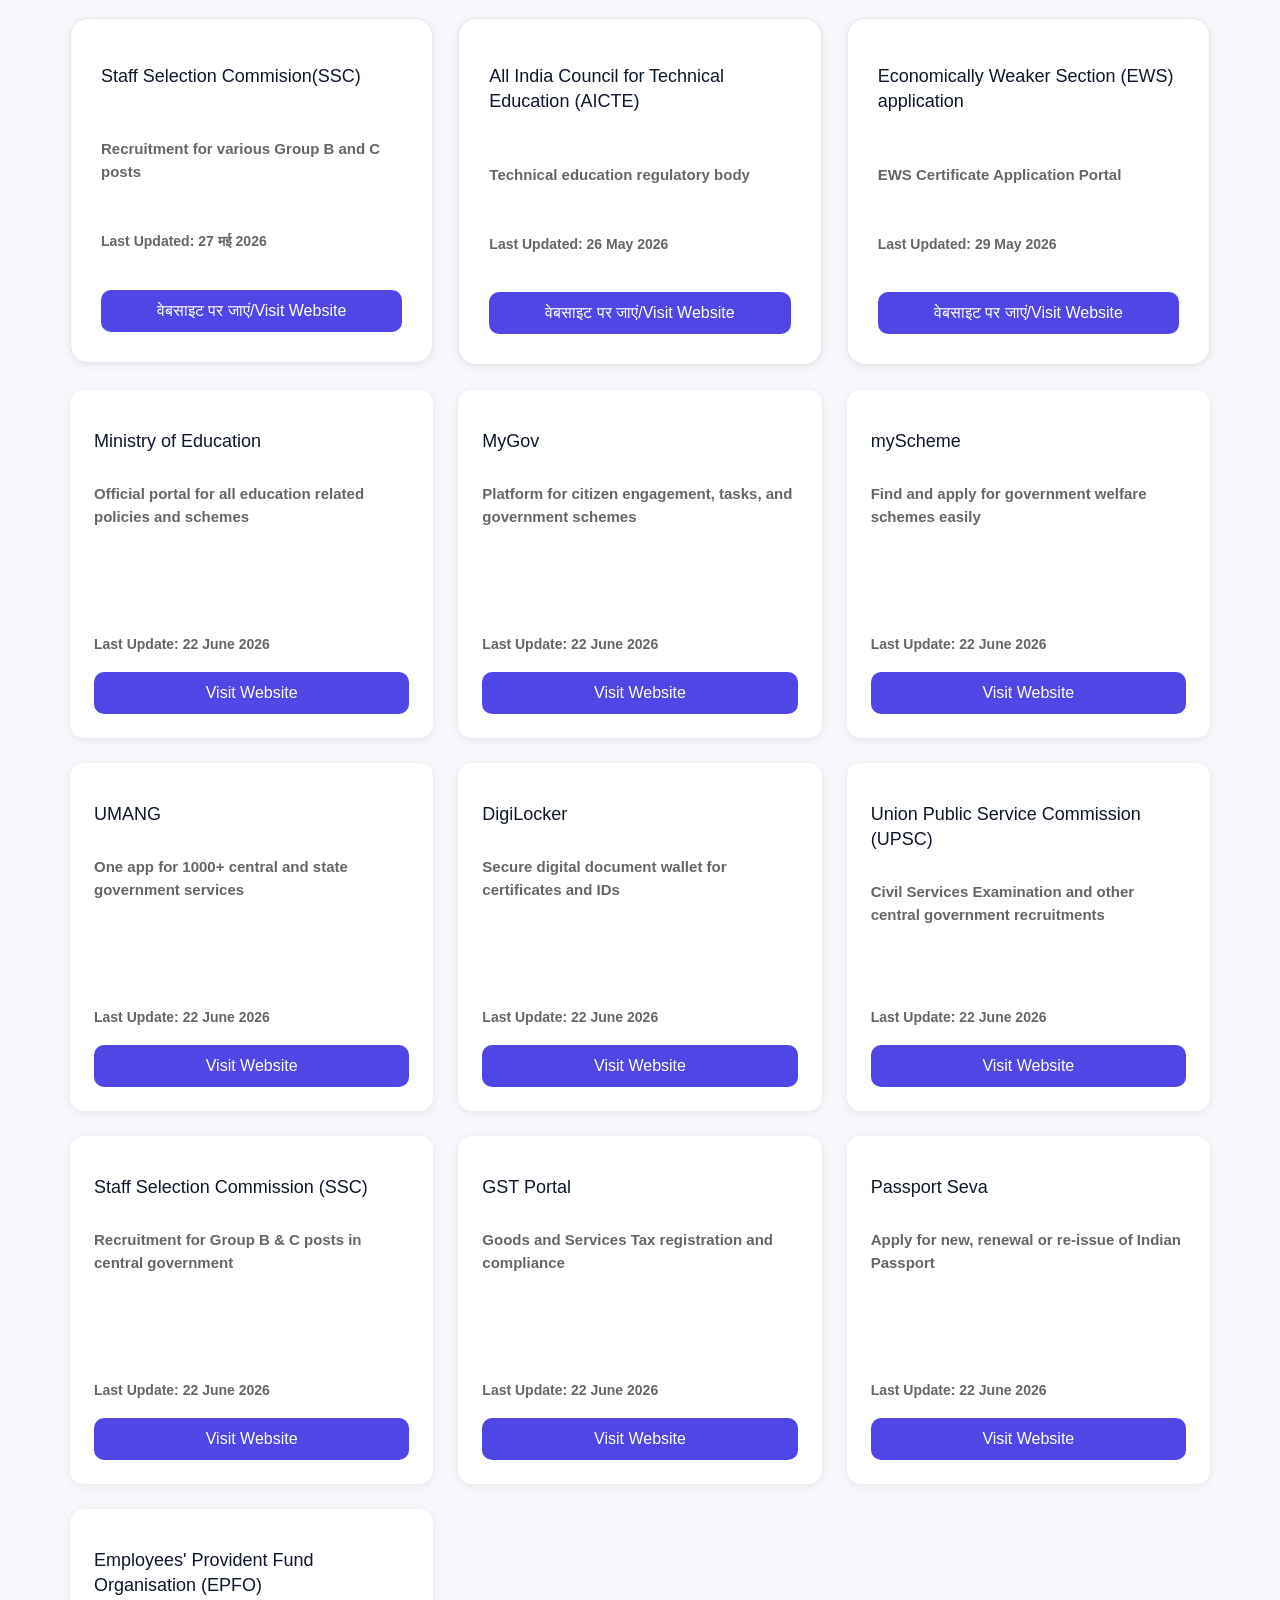
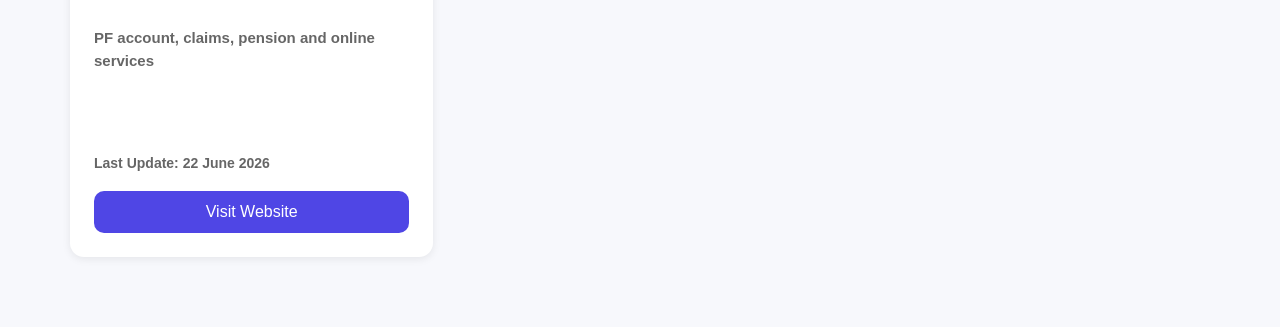
==== commit 32499580: "Add files via upload" ====
--- a/index.html
+++ b/index.html
@@ -195,10 +195,10 @@
                 Last updated: 28 May 2026
             </span>
 
-            <button onclick="window.location.href='https://www.cbse.gov.in/'"></button>
-              वेबसाइट पर जाएं/Visit Wbesite
-                <i class="fa-solid fa-arrow-up-right-from-square"></i>
-            </button>
+            <button onclick="window.location.href='https://www.cbse.gov.in/'">
+    वेबसाइट पर जाएं / Visit Website
+    <i class="fa-solid fa-arrow-up-right-from-square"></i>
+</button>
 
         </div>
 
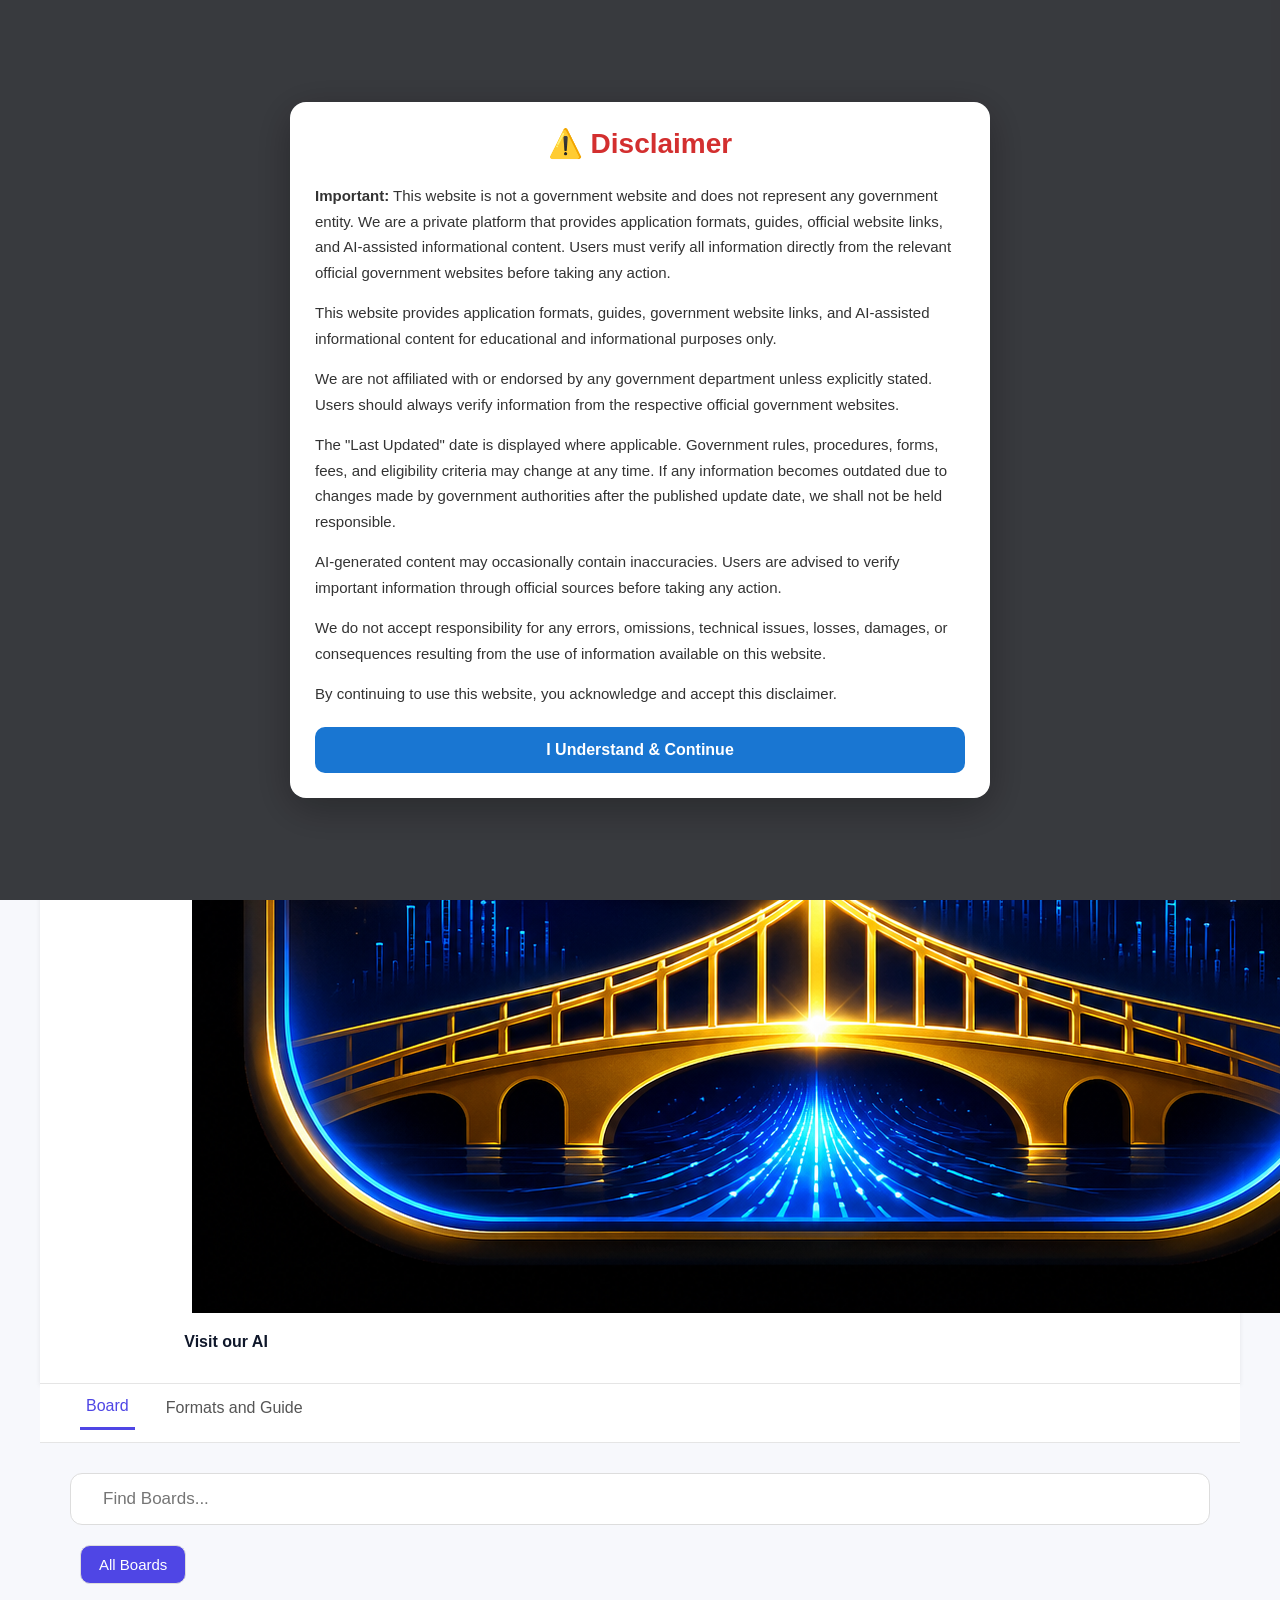
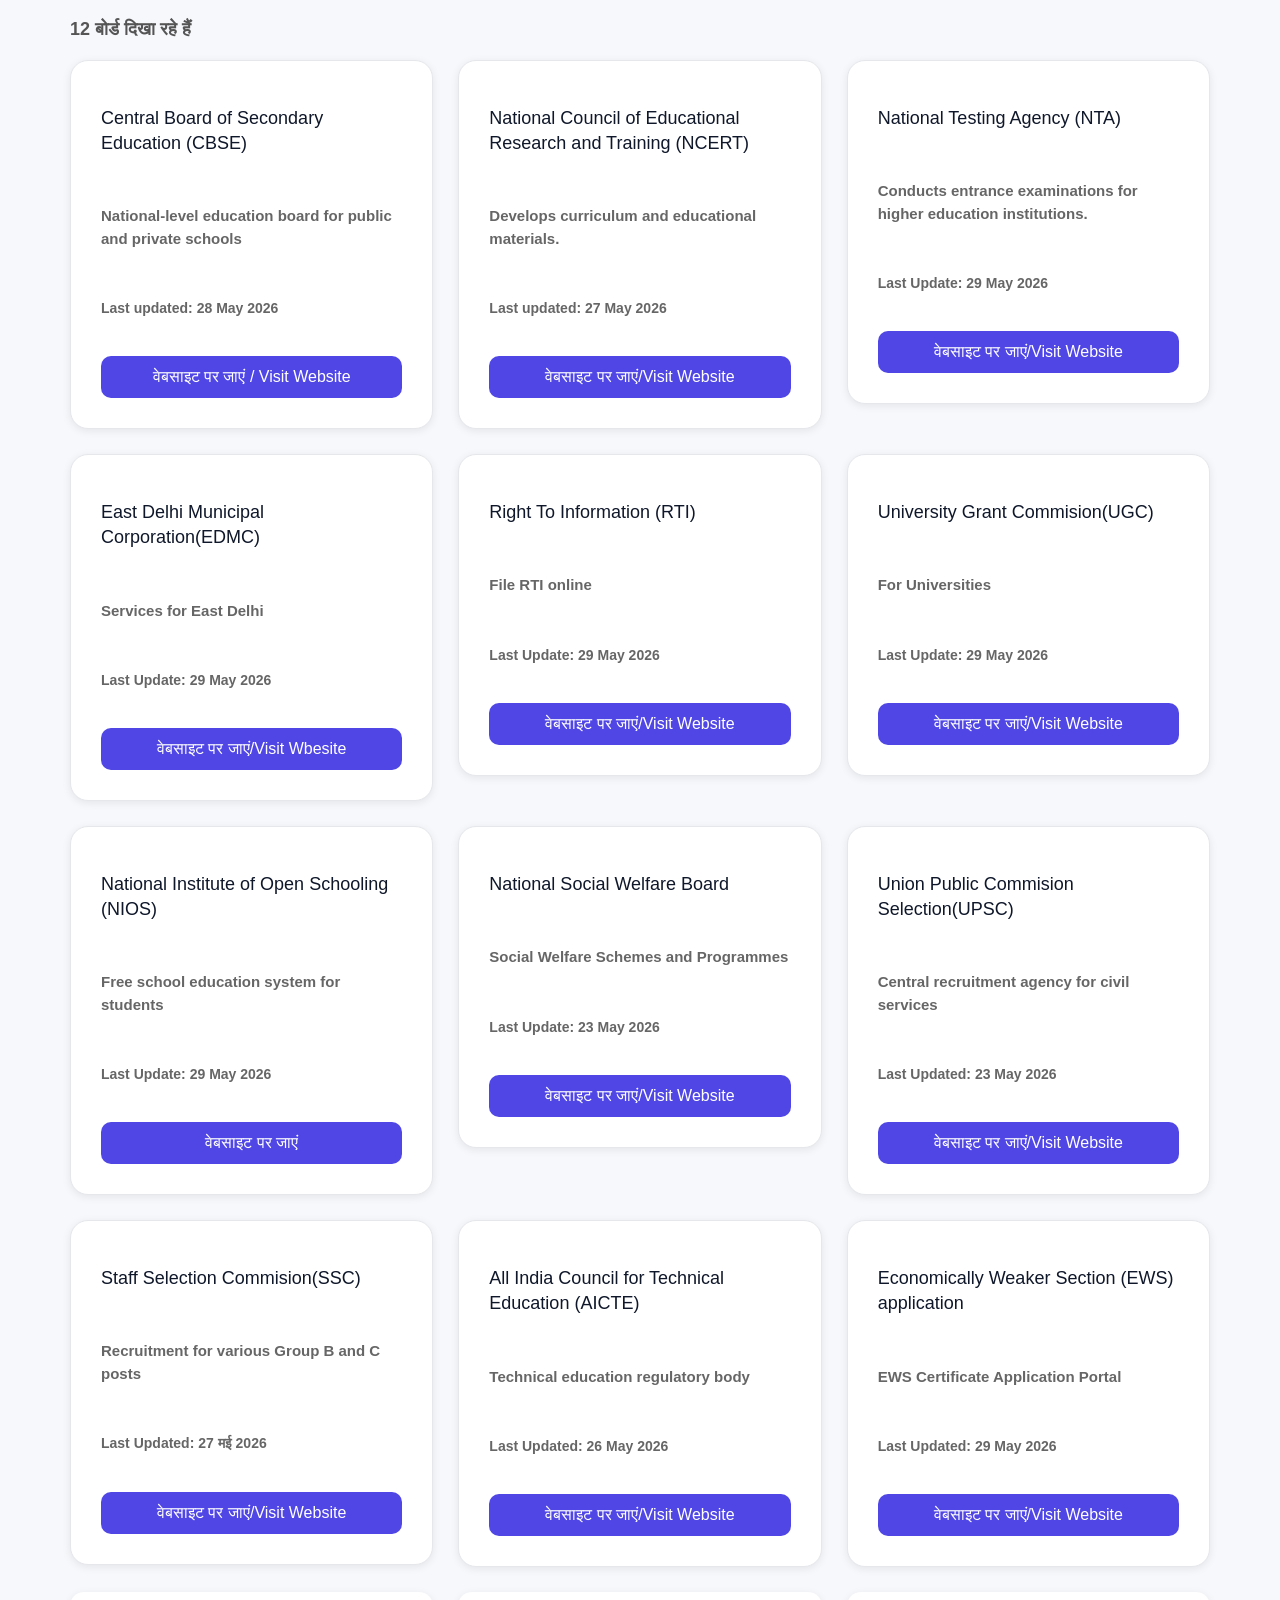
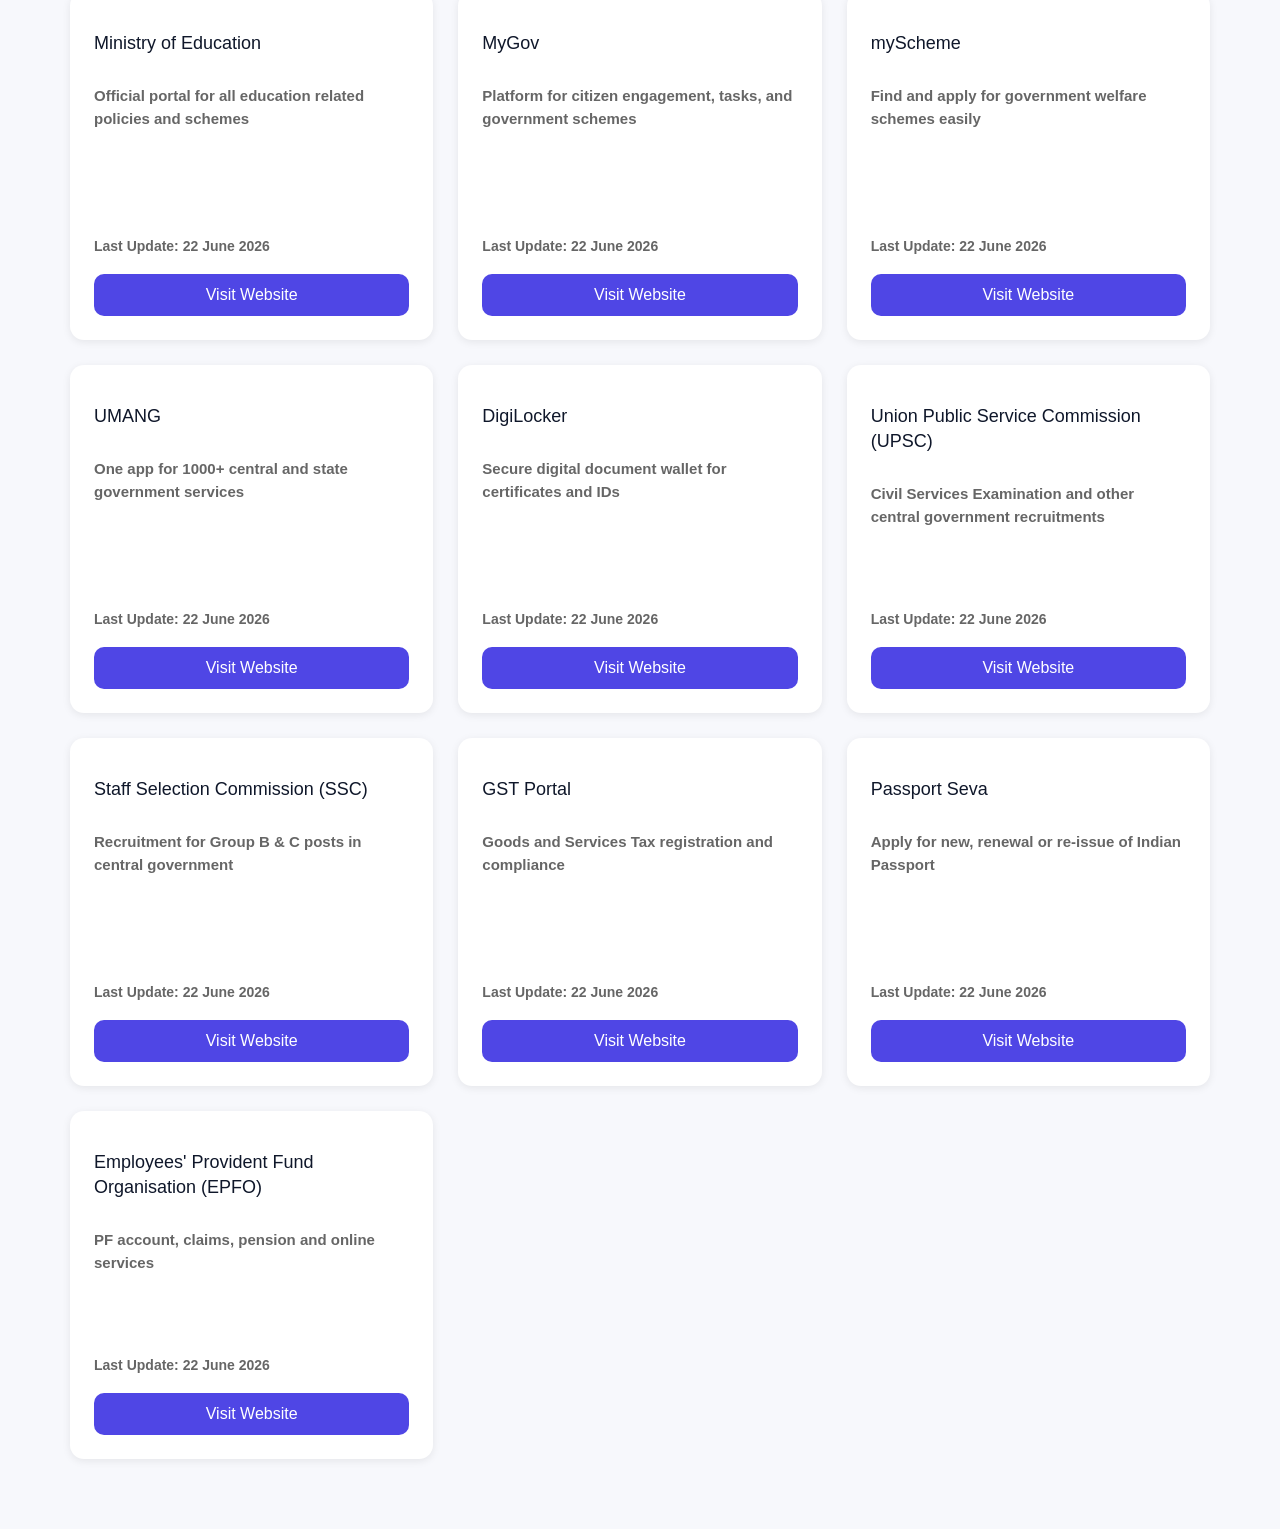
==== commit e3b8b31f: "Add files via upload" ====
--- a/index.html
+++ b/index.html
@@ -141,11 +141,12 @@
         <i class="fa-regular fa-building"></i>
         <h2><img src="logo.png" alt="logo" height="30px" width="30px">&nbsp;&nbsp;Sarkaari-Setu+</h2>
     </div>
-<p>Visit our ai→→→→→</p>
-    <button onclick="window.location.href='S+.html'" id="ourAI">
-        <img src="S+.png" alt="our AI" height="100px" width="100px">
-    </button>
-
+<div id="splusaime">
+    <button style="height: 100px;width: 100pxs;" onclick="window.location.href='splus.html'" id="ourAI">
+        <img class="splus" src="S+.png" alt="our AI" >
+    </button>
+    <p>Visit our AI</p>
+</div>
 </header>
 
 <div class="tabs">
